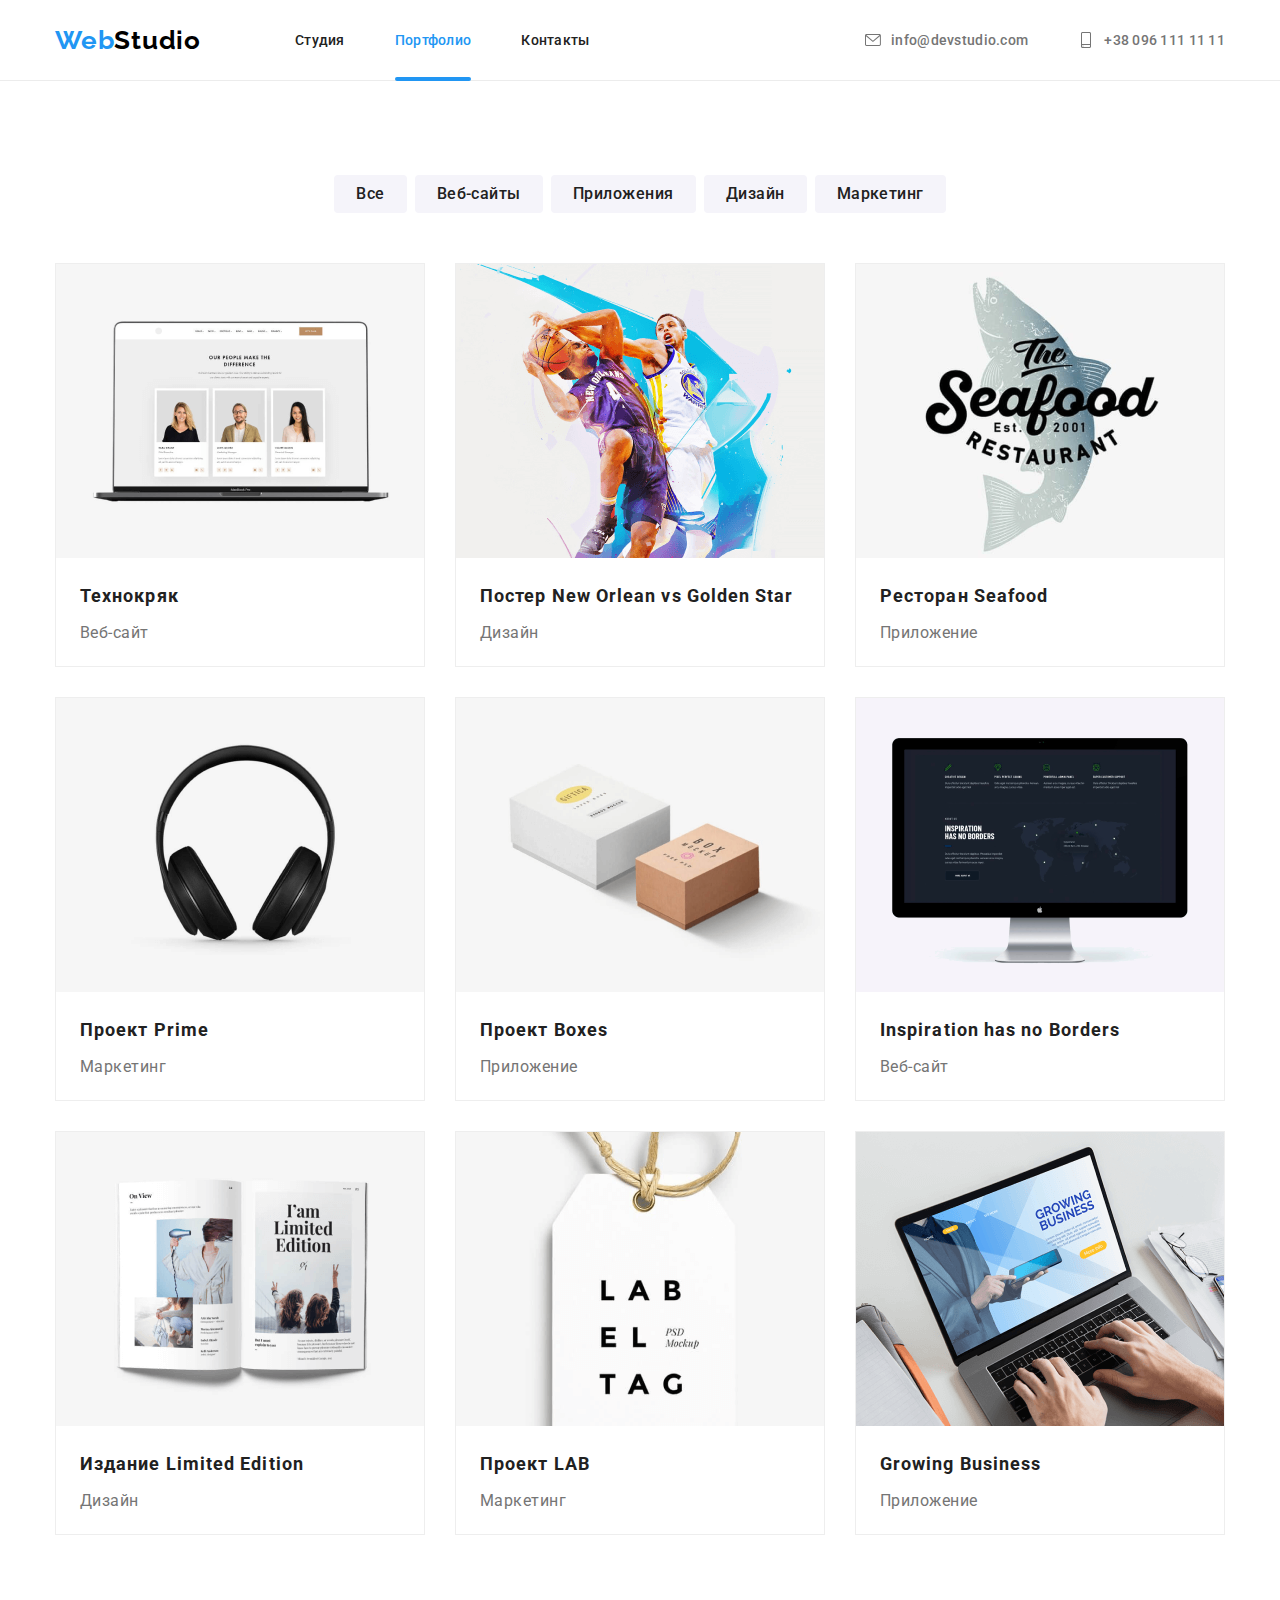
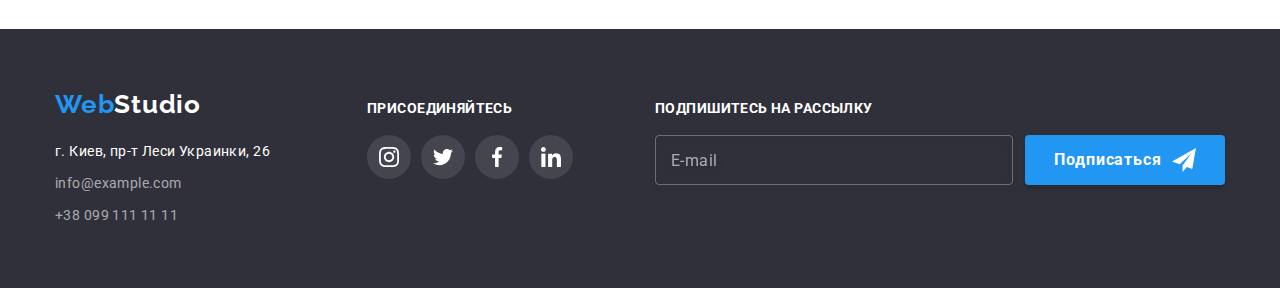
==== portfolio.html @ a17fcb13 "Creating project" ====
<!DOCTYPE html>
<html lang="ru">
  <head>
    <meta charset="UTF-8" />
    <meta name="viewport" content="width=device-width, initial-scale=1.0" />
    <link
      rel="stylesheet"
      href="https://cdnjs.cloudflare.com/ajax/libs/modern-normalize/1.0.0/modern-normalize.css"
    />
    <link
      href="https://fonts.googleapis.com/css2?family=Raleway:wght@700&family=Roboto:wght@400;500;700;900&display=swap"
      rel="stylesheet"
    />
    <link rel="stylesheet" href="./css/style.css" />
    <title>Портфолио</title>
  </head>
  <body>
    <!-- HEADER -->
    <header class="header">
      <div class="container">
        <nav class="nav">
          <a
            class="logo link"
            href="./index.html"
            aria-label="логотип веб-студии"
            lang="en"
          >
            <span class="accent">Web</span
            ><span class="logo-light-theme">Studio</span>
          </a>
          <ul class="nav-list list">
            <li class="nav-list-item">
              <a class="nav-list-link link" href="./index.html">Студия</a>
            </li>
            <li class="nav-list-item">
              <a class="nav-list-link link active" href="">Портфолио</a>
            </li>
            <li class="nav-list-item">
              <a class="nav-list-link link" href="">Контакты</a>
            </li>
          </ul>
        </nav>
        <address class="header-address">
          <ul class="address-list list">
            <li class="address-list-item">
              <a
                class="header-contact-link link"
                href="mailto:info@devstudio.com"
              >
                <svg class="header-contact-svg">
                  <use href="./img/sprite.svg#envelope"></use>
                </svg>
                info@devstudio.com
              </a>
            </li>
            <li class="address-list-item">
              <a class="header-contact-link link" href="tel:+380961111111">
                <svg class="header-contact-svg">
                  <use href="./img/sprite.svg#smartphone"></use>
                </svg>
                +38 096 111 11 11
              </a>
            </li>
          </ul>
        </address>
      </div>
    </header>

    <main>
      <!-- PORTFOLIO -->
      <section class="portfolio section">
        <div class="container">
          <h2 class="title" hidden>Проекты</h2>
          <div class="portfolio-filter">
            <button class="button-filter" type="button">Все</button>
            <button class="button-filter" type="button">Веб-сайты</button>
            <button class="button-filter" type="button">Приложения</button>
            <button class="button-filter" type="button">Дизайн</button>
            <button class="button-filter" type="button">Маркетинг</button>
          </div>
          <div class="portfolio-content">
            <ul class="portfolio-list list">
              <li class="portfolio-list-item">
                <div class="portfolio-image-wrapper">
                  <img
                    class="portfolio-image"
                    src="./img/portfolio/project-1.png"
                    alt="ноутбук с открытой страницей сайта"
                  />
                  <div class="portfolio-overlay">
                    <p class="portfolio-overlay-description">
                      Технокряк - это современная площадка распространения
                      коронавируса. Компании используют эту платформу для
                      цифрового шпионажа и атак на защищённые сервера
                      конкурентов.
                    </p>
                  </div>
                </div>
                <div class="portfolio-description">
                  <h3 class="portfolio-subtitle">Технокряк</h3>
                  <p class="portfolio-project">Веб-сайт</p>
                </div>
              </li>
              <li class="portfolio-list-item">
                <div class="portfolio-image-wrapper">
                  <img
                    class="portfolio-image"
                    src="./img/portfolio/project-2.png"
                    alt="два баскетболиста в прыжке"
                  />
                  <div class="portfolio-overlay">
                    <p class="portfolio-overlay-description">
                      Новый Орлеан - это современный источник распространения
                      коронавируса. Компании используют это место для цифрового
                      шпионажа и атак на защищённые сервера конкурентов.
                    </p>
                  </div>
                </div>
                <div class="portfolio-description">
                  <h3 class="portfolio-subtitle">
                    Постер <span lang="en">New Orlean vs Golden Star</span>
                  </h3>
                  <p class="portfolio-project">Дизайн</p>
                </div>
              </li>
              <li class="portfolio-list-item">
                <div class="portfolio-image-wrapper">
                  <img
                    class="portfolio-image"
                    src="./img/portfolio/project-3.png"
                    alt="логотип рыбного ресторана"
                  />
                  <div class="portfolio-overlay">
                    <p class="portfolio-overlay-description">
                      Это ресторан для распространения коронавируса. Компании
                      используют его для цифрового шпионажа и атак только на
                      защищённые сервера конкурентов и врагов.
                    </p>
                  </div>
                </div>
                <div class="portfolio-description">
                  <h3 class="portfolio-subtitle">
                    Ресторан <span lang="en">Seafood</span>
                  </h3>
                  <p class="portfolio-project">Приложение</p>
                </div>
              </li>
              <li class="portfolio-list-item">
                <div class="portfolio-image-wrapper">
                  <img
                    class="portfolio-image"
                    src="./img/portfolio/project-4.png"
                    alt="полноразмерные наушники"
                  />
                  <div class="portfolio-overlay">
                    <p class="portfolio-overlay-description">
                      Это проект для распространения коронавируса. Компании
                      используют его для цифрового шпионажа и атак только на
                      защищённые сервера конкурентов и врагов.
                    </p>
                  </div>
                </div>
                <div class="portfolio-description">
                  <h3 class="portfolio-subtitle">
                    Проект <span lang="en">Prime</span>
                  </h3>
                  <p class="portfolio-project">Маркетинг</p>
                </div>
              </li>
              <li class="portfolio-list-item">
                <div class="portfolio-image-wrapper">
                  <img
                    class="portfolio-image"
                    src="./img/portfolio/project-5.png"
                    alt="две коробки на столе"
                  />
                  <div class="portfolio-overlay">
                    <p class="portfolio-overlay-description">
                      Это проект для распространения коронавируса. Компании
                      используют его для цифрового шпионажа и атак только на
                      защищённые сервера конкурентов и врагов.
                    </p>
                  </div>
                </div>
                <div class="portfolio-description">
                  <h3 class="portfolio-subtitle">
                    Проект <span lang="en">Boxes</span>
                  </h3>
                  <p class="portfolio-project">Приложение</p>
                </div>
              </li>
              <li class="portfolio-list-item">
                <div class="portfolio-image-wrapper">
                  <img
                    class="portfolio-image"
                    src="./img/portfolio/project-6.png"
                    alt="монитор с изображением карты мира"
                  />
                  <div class="portfolio-overlay">
                    <p class="portfolio-overlay-description">
                      Это сайт для распространения коронавируса. Компании
                      используют его для цифрового шпионажа и атак только на
                      защищённые сервера конкурентов и врагов.
                    </p>
                  </div>
                </div>
                <div class="portfolio-description">
                  <h3 class="portfolio-subtitle" lang="en">
                    Inspiration has no Borders
                  </h3>
                  <p class="portfolio-project">Веб-сайт</p>
                </div>
              </li>
              <li class="portfolio-list-item">
                <div class="portfolio-image-wrapper">
                  <img
                    class="portfolio-image"
                    src="./img/portfolio/project-7.png"
                    alt="открытый каталог с фотографиями"
                  />
                  <div class="portfolio-overlay">
                    <p class="portfolio-overlay-description">
                      Это учебник по распространению коронавируса. Компании
                      используют его для цифрового шпионажа и атак только на
                      защищённые сервера конкурентов и врагов.
                    </p>
                  </div>
                </div>
                <div class="portfolio-description">
                  <h3 class="portfolio-subtitle">
                    Издание <span lang="en">Limited Edition</span>
                  </h3>
                  <p class="portfolio-project">Дизайн</p>
                </div>
              </li>
              <li class="portfolio-list-item">
                <div class="portfolio-image-wrapper">
                  <img
                    class="portfolio-image"
                    src="./img/portfolio/project-8.png"
                    alt="бирка с логотипом фирмы"
                  />
                  <div class="portfolio-overlay">
                    <p class="portfolio-overlay-description">
                      Это площадка для распространения коронавируса. Компании
                      используют её для цифрового шпионажа и атак только на
                      защищённые сервера конкурентов и врагов.
                    </p>
                  </div>
                </div>
                <div class="portfolio-description">
                  <h3 class="portfolio-subtitle">
                    Проект <span lang="en">LAB</span>
                  </h3>
                  <p class="portfolio-project">Маркетинг</p>
                </div>
              </li>
              <li class="portfolio-list-item">
                <div class="portfolio-image-wrapper">
                  <img
                    class="portfolio-image"
                    src="./img/portfolio/project-9.png"
                    alt="человек работает за ноутбуком"
                  />
                  <div class="portfolio-overlay">
                    <p class="portfolio-overlay-description">
                      Это приложение для распространения коронавируса. Компании
                      используют его для цифрового шпионажа и атак только на
                      защищённые сервера конкурентов и врагов.
                    </p>
                  </div>
                </div>
                <div class="portfolio-description">
                  <h3 class="portfolio-subtitle" lang="en">Growing Business</h3>
                  <p class="portfolio-project">Приложение</p>
                </div>
              </li>
            </ul>
          </div>
        </div>
      </section>
    </main>

    <!-- FOOTER -->
    <footer class="footer">
      <div class="container">
        <div class="footer-block">
          <div class="address-block">
            <a
              class="logo link"
              href="./index.html"
              aria-label="логотип веб-студии"
              lang="en"
            >
              <span class="accent">Web</span
              ><span class="logo-dark-theme">Studio</span>
            </a>
            <address class="address">
              <ul class="address-list list">
                <li class="address-list-item">
                  <a
                    class="footer-address-link link"
                    href="https://goo.gl/maps/ESxDadosqfzoFddv7"
                    target="_blank"
                  >
                    г. Киев, пр-т Леси Украинки, 26
                  </a>
                </li>
                <li class="address-list-item">
                  <a
                    class="footer-contact-link link"
                    href="mailto:info@example.com"
                    >info@example.com</a
                  >
                </li>
                <li class="address-list-item">
                  <a class="footer-contact-link link" href="tel:+380991111111"
                    >+38 099 111 11 11</a
                  >
                </li>
              </ul>
            </address>
          </div>
          <div class="social-block">
            <h3 class="footer-social-title">Присоединяйтесь</h3>
            <ul class="social-list list">
              <li class="social-list-item">
                <a class="social-list-link" href="">
                  <svg class="social-link-svg">
                    <use href="./img/sprite.svg#instagram"></use>
                  </svg>
                </a>
              </li>
              <li class="social-list-item">
                <a class="social-list-link" href=""
                  ><svg class="social-link-svg">
                    <use href="./img/sprite.svg#twitter"></use>
                  </svg>
                </a>
              </li>
              <li class="social-list-item">
                <a class="social-list-link" href=""
                  ><svg class="social-link-svg">
                    <use href="./img/sprite.svg#facebook"></use>
                  </svg>
                </a>
              </li>
              <li class="social-list-item">
                <a class="social-list-link" href=""
                  ><svg class="social-link-svg">
                    <use href="./img/sprite.svg#linkedin"></use>
                  </svg>
                </a>
              </li>
            </ul>
          </div>
          <div class="email-input-block">
            <h3 class="email-input-title">Подпишитесь на рассылку</h3>
            <form action="#" class="footer-email-form">
              <input
                type="email"
                name="email-input"
                class="email-input"
                placeholder="E-mail"
                required
              />
              <button type="submit" class="button-service">Подписаться</button>
            </form>
          </div>
        </div>
      </div>
    </footer>
  </body>
</html>
---- css/style.css ----
:root {
  --main-font: "Roboto", sans-serif;
  --logo-font: "Raleway", sans-serif;
  --icon-color: #afb1b8;
  --accent-color: #2196f3;
  --hover-button-color: #188ce8;
  --title-color: #212121;
  --text-dark-color: #757575;
  --text-light-color: #fff;
  --logo-dark-color: #000;
  --logo-light-color: #fff;
  --background-dark-color: #2f303a;
  --background-light-color: #f5f4fa;
  --header-border-color: #ececec;
  --portfolio-border-color: #eee;
  --portfolio-overlay-color: rgba(33, 150, 243, 0.9);
  --footer-contact-color: rgba(255, 255, 255, 0.6);
  --footer-social-color: rgba(255, 255, 255, 0.1);
}

/*========= COMPONENTS =========*/

*,
*::before,
*::after {
  padding: 0;
  margin: 0;
}

body {
  font-family: var(--main-font);
  font-style: normal;
}

a {
  font-weight: 500;
  font-size: 14px;
  line-height: 1.143;
  letter-spacing: 0.02em;
  text-decoration: none;
  transition: all 250ms cubic-bezier(0.4, 0, 0.2, 1);
}

a:hover,
a:focus {
  color: var(--accent-color);
}

img {
  display: block;
}

.list {
  list-style: none;
}

.link {
  font-style: normal;
}

.container {
  width: 1200px;
  padding: 0 15px;
  margin: 0 auto;
}

.section {
  padding-top: 94px;
  padding-bottom: 94px;
}

.logo {
  font-family: var(--logo-font);
  font-weight: 700;
  font-size: 26px;
  line-height: 1.192;
  letter-spacing: 0.03em;
}

.accent {
  color: var(--accent-color);
}

.logo-light-theme {
  color: var(--logo-dark-color);
}

.logo-dark-theme {
  color: var(--logo-light-color);
}

.title {
  padding-bottom: 50px;
  font-weight: 700;
  font-size: 36px;
  line-height: 1.167;
  letter-spacing: 0.03em;
  text-align: center;
  color: var(--title-color);
}

.footer {
  background: var(--background-dark-color);
}

.button-service {
  display: flex;
  justify-content: center;
  align-items: center;
  min-width: 200px;
  height: 50px;
  font-weight: 700;
  font-size: 16px;
  line-height: 1.875;
  letter-spacing: 0.06em;
  color: var(--text-light-color);
  background-color: var(--accent-color);
  box-shadow: 0px 4px 4px rgba(0, 0, 0, 0.15);
  border-style: none;
  border-radius: 4px;
  outline: none;
  transition: background-color 250ms cubic-bezier(0.4, 0, 0.2, 1);
}

.button-service:hover {
  background-color: var(--hover-button-color);
}

.visually-hidden {
  position: absolute !important;
  clip: rect(1px 1px 1px 1px); /* IE6, IE7 */
  clip: rect(1px, 1px, 1px, 1px);
  padding: 0 !important;
  border: 0 !important;
  height: 1px !important;
  width: 1px !important;
  overflow: hidden;
}

/*========= HEADER =========*/

.header {
  border-bottom: 1px solid var(--header-border-color);
}

.header .container {
  display: flex;
  justify-content: space-between;
  align-items: center;
  height: 80px;
}

.nav {
  display: flex;
  align-items: center;
  height: 80px;
}

.header .logo {
  margin-right: 94px;
}

.nav-list {
  display: flex;
  align-items: center;
  height: 80px;
}

.nav-list-item:not(:last-child) {
  margin-right: 50px;
}

.header-address {
  display: flex;
}

.header .address-list {
  display: flex;
}

.header .address-list-item:not(:last-child) {
  margin-right: 50px;
}

.nav-list-link {
  display: block;
  position: relative;
  padding-top: 32px;
  padding-bottom: 32px;
  color: var(--title-color);
}

.active {
  color: var(--accent-color);
}

.active::after {
  content: "";
  position: absolute;
  left: 0;
  bottom: -1px;
  display: block;
  width: 100%;
  height: 4px;
  background-color: var(--accent-color);
  border-radius: 2px;
}

.header-contact-link {
  display: flex;
  align-items: center;
  color: var(--text-dark-color);
}

.header-contact-link .header-contact-svg {
  width: 16px;
  height: 16px;
  margin-right: 10px;
  fill: var(--text-dark-color);
  transition: all 250ms cubic-bezier(0.4, 0, 0.2, 1);
}

.header-contact-link:hover .header-contact-svg,
.header-contact-link:focus .header-contact-svg {
  fill: var(--accent-color);
}

/*========= HERO =========*/

.hero {
  padding: 200px 0;
  margin: 0 auto;
  background-image: linear-gradient(
      rgba(47, 48, 58, 0.4),
      rgba(47, 48, 58, 0.4)
    ),
    url("../img/hero/hero-background.jpg");
  background-repeat: no-repeat;
  background-size: cover;
  background-position: center;
}

.hero .container {
  display: flex;
  flex-direction: column;
  align-items: center;
}

.hero-title {
  width: 700px;
  padding-bottom: 30px;
  font-weight: 900;
  font-size: 44px;
  line-height: 1.364;
  text-align: center;
  letter-spacing: 0.06em;
  text-transform: uppercase;
  color: var(--text-light-color);
}

/*========= FEATURES =========*/

.features .container {
  display: flex;
}

.features-list {
  display: flex;
}

.features-list-item {
  width: 270px;
  min-height: 100px;
}

.features-list-item::before {
  content: "";
  display: block;
  width: 270px;
  height: 120px;
  margin-bottom: 30px;
  background-color: var(--background-light-color);
  background-repeat: no-repeat;
  background-position: center;
}

.features-list-item:nth-child(1)::before {
  background-image: url(../img/features-svg/antenna.svg);
}

.features-list-item:nth-child(2)::before {
  background-image: url(../img/features-svg/clock.svg);
}

.features-list-item:nth-child(3)::before {
  background-image: url(../img/features-svg/diagram.svg);
}

.features-list-item:nth-child(4)::before {
  background-image: url(../img/features-svg/astronaut.svg);
}

.features-list-item:not(:last-child) {
  margin-right: 30px;
}

.features-subtitle {
  margin-bottom: 10px;
  font-weight: 700;
  font-size: 14px;
  line-height: 1.143;
  letter-spacing: 0.03em;
  text-transform: uppercase;
  color: var(--title-color);
}

.features-description {
  font-weight: 400;
  font-size: 14px;
  line-height: 1.714;
  letter-spacing: 0.03em;
  color: var(--text-dark-color);
}

/*========= ACTIVITY =========*/

.activity {
  padding-bottom: 94px;
}

.activity-list {
  display: flex;
  justify-content: space-between;
}

.activity-list-img {
  width: 370px;
  height: 294px;
}

.activity-list-item:not(:last-child) {
  margin-right: 30px;
}

.activity-list-item {
  position: relative;
}

.activity-overlay {
  position: absolute;
  display: flex;
  justify-content: center;
  align-items: center;
  width: 100%;
  height: 70px;
  left: 0;
  bottom: 0;
  background: rgba(47, 48, 58, 0.8);
}

.activity-description {
  display: block;
  font-weight: bold;
  font-size: 14px;
  line-height: 1.143;
  letter-spacing: 0.03em;
  text-transform: uppercase;
  color: var(--text-light-color);
}

/*========= TEAM =========*/

.team {
  background: var(--background-light-color);
}

.team-list {
  display: flex;
  justify-content: space-between;
}

.team-list-item {
  width: 270px;
  padding-bottom: 30px;
  background: var(--logo-light-color);
  box-shadow: 0px 1px 3px rgba(0, 0, 0, 0.12), 0px 1px 1px rgba(0, 0, 0, 0.14),
    0px 2px 1px rgba(0, 0, 0, 0.2);
  border-radius: 0px 0px 4px 4px;
}

.team-list-item:not(:last-child) {
  margin-right: 30px;
}

.team-list-img {
  width: 270px;
  height: 260px;
  margin-bottom: 30px;
}

.team-list-name {
  margin-bottom: 10px;
  font-weight: 500;
  font-size: 16px;
  line-height: 1.186;
  text-align: center;
  letter-spacing: 0.03em;
  color: var(--title-color);
}

.team-list-position {
  margin-bottom: 16px;
  font-weight: 400;
  font-size: 16px;
  line-height: 1.186;
  text-align: center;
  letter-spacing: 0.03em;
  color: var(--text-dark-color);
}

.social-list {
  display: flex;
  justify-content: space-between;
  width: 206px;
  margin: 0 auto;
}

.social-list-link {
  display: flex;
  align-items: center;
  justify-content: center;
  width: 44px;
  height: 44px;
  border-radius: 50%;
  background-color: var(--logo-light-color);
}

.social-link-svg {
  width: 20px;
  height: 20px;
  fill: var(--icon-color);
  transition: all 250ms cubic-bezier(0.4, 0, 0.2, 1);
}

.social-list-link:hover {
  background-color: var(--accent-color);
}

.social-list-link:hover .social-link-svg {
  fill: var(--logo-light-color);
}

/*========= CUSTOMERS =========*/

.customers-list {
  display: flex;
  justify-content: space-between;
  margin: 0 auto;
}

.customers-list:not(:last-child) {
  margin-right: 30px;
}

.customers-list-link {
  display: flex;
  width: 170px;
  height: 90px;
}

.customers-svg {
  fill: var(--icon-color);
  border: 1px solid;
  border-color: var(--icon-color);
  border-radius: 4px;
  transition: all 250ms cubic-bezier(0.4, 0, 0.2, 1);
}

.customers-list-link:hover .customers-svg {
  fill: var(--accent-color);
  border-color: var(--accent-color);
}

/*========= FOOTER =========*/

.footer {
  padding: 60px 0;
}

.footer-block {
  display: flex;
  justify-content: space-between;
  align-items: baseline;
}

.address-block {
  width: 230px;
}

.footer .address-list {
  display: flex;
  flex-direction: column;
  margin-top: 20px;
}

.footer .address-list-item:not(:last-child) {
  margin-bottom: 8px;
}

.footer-address-link,
.footer-contact-link {
  font-weight: 400;
  font-size: 14px;
  line-height: 1.714;
  letter-spacing: 0.03em;
}

.footer-address-link {
  color: var(--text-light-color);
}

.footer-contact-link {
  color: var(--footer-contact-color);
}

.social-block {
  display: flex;
  flex-direction: column;
  justify-content: space-between;
  width: 206px;
  height: 80px;
}

.footer-social-title,
.email-input-title {
  font-weight: bold;
  font-size: 14px;
  line-height: 1.33;
  letter-spacing: 0.03em;
  text-transform: uppercase;
  color: var(--text-light-color);
}

.footer .social-list-link {
  background-color: var(--footer-social-color);
  align-self: flex-end;
}

.footer .social-list-link:hover {
  background-color: var(--accent-color);
}

.footer .social-list-link .social-link-svg {
  fill: var(--logo-light-color);
}

.footer .social-list-link:hover .social-link-svg {
  fill: var(--logo-light-color);
}

.email-input-block {
  display: flex;
  flex-direction: column;
  justify-content: space-between;
  width: 570px;
  height: 86px;
}

.footer-email-form {
  display: flex;
}

.email-input {
  display: flex;
  align-items: center;
  width: 358px;
  height: 50px;
  padding: 16px 15px;
  margin-right: 12px;
  font-size: 16px;
  line-height: 1.25px;
  letter-spacing: 0.03em;
  color: var(--text-light-color);
  border: 1px solid rgba(255, 255, 255, 0.3);
  filter: drop-shadow(0px 4px 4px rgba(0, 0, 0, 0.15));
  border-radius: 4px;
  background-color: transparent;
}

.email-input::placeholder {
  width: 47px;
  height: 20px;
  color: var(--footer-contact-color);
}

.footer .button-service::after {
  content: "";
  width: 24px;
  height: 24px;
  margin-left: 10px;
  background: url(../img/icon-send.svg);
}

/*========= PORTFOLIO =========*/

.portfolio-filter {
  display: flex;
  justify-content: center;
  margin-bottom: 50px;
}

.portfolio-filter .button-filter:not(:last-child) {
  margin-right: 8px;
}

.button-filter {
  height: 38px;
  padding: 6px 22px;
  font-family: var(--main-font);
  font-style: normal;
  font-weight: 500;
  font-size: 16px;
  line-height: 1.625;
  letter-spacing: 0.03em;
  color: var(--title-color);
  text-align: center;
  background: var(--background-light-color);
  border-style: none;
  border-radius: 4px;
  transition: all 250ms cubic-bezier(0.4, 0, 0.2, 1);
}

.button-filter:hover,
.button-filter:focus {
  color: var(--text-light-color);
  background-color: var(--accent-color);
}

.portfolio-list {
  display: flex;
  flex-wrap: wrap;
}

.portfolio-list {
  display: flex;
  flex-wrap: wrap;
}
.portfolio-list-item {
  margin-right: 30px;
  margin-bottom: 30px;
}
.portfolio-list-item:nth-child(3n) {
  margin-right: 0;
}

.portfolio-list-item:nth-last-child(-n + 3) {
  margin-bottom: 0;
}

.portfolio-list-item {
  width: 370px;
  height: 404px;
  background-color: var(--text-light-color);
  border: 1px solid;
  border-color: var(--portfolio-border-color);
}

.portfolio-list-item:hover {
  box-shadow: 0px 1px 1px rgba(0, 0, 0, 0.12), 0px 4px 4px rgba(0, 0, 0, 0.06),
    1px 4px 6px rgba(0, 0, 0, 0.16);
}

.portfolio-image {
  width: 370px;
  height: 294px;
}

.portfolio-description {
  width: 370px;
  height: 110px;
  padding: 20px 24px;
}

.portfolio-subtitle {
  margin-bottom: 4px;
  font-weight: 700;
  font-size: 18px;
  line-height: 2;
  letter-spacing: 0.06em;
  color: var(--title-color);
}

.portfolio-project {
  font-weight: normal;
  font-size: 16px;
  line-height: 1.875;
  letter-spacing: 0.03em;
  color: var(--text-dark-color);
}

.portfolio-image-wrapper {
  position: relative;
  overflow: hidden;
}

.portfolio-overlay {
  position: absolute;
  left: 0;
  top: 0;
  display: flex;
  justify-content: center;
  align-items: center;
  width: 100%;
  height: 100%;
  background: var(--portfolio-overlay-color);
  transform: translateY(100%);
  transition: all 250ms cubic-bezier(0.4, 0, 0.2, 1);
}

.portfolio-list-item:hover .portfolio-overlay {
  transform: translateY(0);
}

.portfolio-overlay-description {
  display: block;
  width: 322px;
  /* height: 168px; */
  font-size: 18px;
  line-height: 1.556;
  letter-spacing: 0.03em;
  color: var(--text-light-color);
}

/*======= MODAL WINDOW =======*/

.backdrop {
  position: fixed;
  overflow: auto;
  top: 0;
  left: 0;
  width: 100%;
  height: 100%;
  background-color: rgba(0, 0, 0, 0.2);
  opacity: 1;
  transition: opacity 350ms cubic-bezier(0.4, 0, 0.2, 1);
}

.backdrop.is-hidden {
  opacity: 0;
  pointer-events: none;
}

.backdrop.is-hidden .modal {
  transform: scale(0.1);
}

.modal-window {
  display: flex;
  justify-content: center;
  align-items: center;
  min-height: 100%;
  padding: 15px;
}

.modal-form {
  position: relative;
  display: flex;
  flex-direction: column;
  width: 528px;
  height: 582px;
  padding: 40px;
  background: var(--text-light-color);
  box-shadow: 0px 1px 3px rgba(0, 0, 0, 0.12), 0px 1px 1px rgba(0, 0, 0, 0.14),
    0px 2px 1px rgba(0, 0, 0, 0.2);
  border-radius: 4px;
  transform: scale(1);
  transition: transform 250ms cubic-bezier(0.4, 0, 0.2, 1);
}

.button-close-modal {
  position: absolute;
  right: 8px;
  top: 8px;
  display: flex;
  justify-content: center;
  align-items: center;
  width: 30px;
  height: 30px;
  background-color: var(--text-light-color);
  border: 1px solid rgba(0, 0, 0, 0.1);
  border-radius: 50%;
  transition: background-color 250ms cubic-bezier(0.4, 0, 0.2, 1);
}

.button-close-svg {
  display: block;
  width: 11px;
  height: 11px;
}

.button-close-modal:hover .button-close-svg {
  fill: var(--accent-color);
}

.modal-title {
  align-self: center;
  margin-bottom: 12px;
  font-weight: 700;
  font-size: 20px;
  line-height: 1.15;
  letter-spacing: 0.03em;
  color: var(--title-color);
}

.modal-input-wrapper {
  display: flex;
  flex-direction: column;
  height: 342px;
  margin-bottom: 20px;
}

.modal-form-item {
  display: flex;
  flex-direction: column;
  margin-bottom: 10px;
}

.user-input-label {
  margin-bottom: 4px;
  font-weight: 400;
  font-size: 12px;
  line-height: 1.167;
  letter-spacing: 0.01em;
  color: var(--text-dark-color);
}

.modal-field-wrapper {
  position: relative;
  width: 100%;
}

.modal-user-input {
  width: 100%;
  height: 40px;
  padding: 12px 0 12px 42px;
  font-size: 14px;
  line-height: 1.143;
  letter-spacing: 0.01em;
  border: 1px solid rgba(33, 33, 33, 0.2);
  border-radius: 4px;
}

.modal-user-svg {
  position: absolute;
  top: 50%;
  transform: translateY(-50%);
  left: 12px;
  width: 18px;
  height: 18px;
}

.modal-user-comment {
  height: 120px;
  padding: 12px 16px;
  font-size: 14px;
  line-height: 1.143;
  letter-spacing: 0.01em;
  border: 1px solid rgba(33, 33, 33, 0.2);
  border-radius: 4px;
  resize: none;
}

.modal-user-input:focus,
.modal-user-comment:focus,
.modal-contract:focus {
  outline: none;
  border: 1px solid var(--accent-color);
}

.modal-user-input:focus + .modal-user-svg {
  fill: var(--accent-color);
}

.modal-user-comment::placeholder {
  font-weight: 400;
  font-size: 14px;
  line-height: 1.143;
  letter-spacing: 0.01em;
  color: rgba(117, 117, 117, 0.5);
}

.modal-user-comment::placeholder:focus {
  font-size: 14px;
  line-height: 1.143;
}

.modal-check-box {
  display: flex;
  justify-content: center;
  margin-bottom: 30px;
}
/*
.modal-form-policy {
  margin-right: 8px;
} */

.modal-policy-label {
  display: flex;
  align-items: center;
  font-size: 14px;
  line-height: 1.714;
  letter-spacing: 0.03em;
  color: var(--text-dark-color);
  text-shadow: 0px 4px 4px rgba(0, 0, 0, 0.25);
}

.modal-policy-label::before {
  content: "";
  width: 16px;
  height: 15px;
  margin-right: 8px;
  background-image: url(../img/box-empty.svg);
}

.modal-form-policy:checked + .modal-policy-label::before {
  background-image: url(../img/box-cheked.svg);
}

.modal-contract {
  text-decoration: underline;
  color: var(--accent-color);
}

.button-service.modal {
  align-self: center;
}
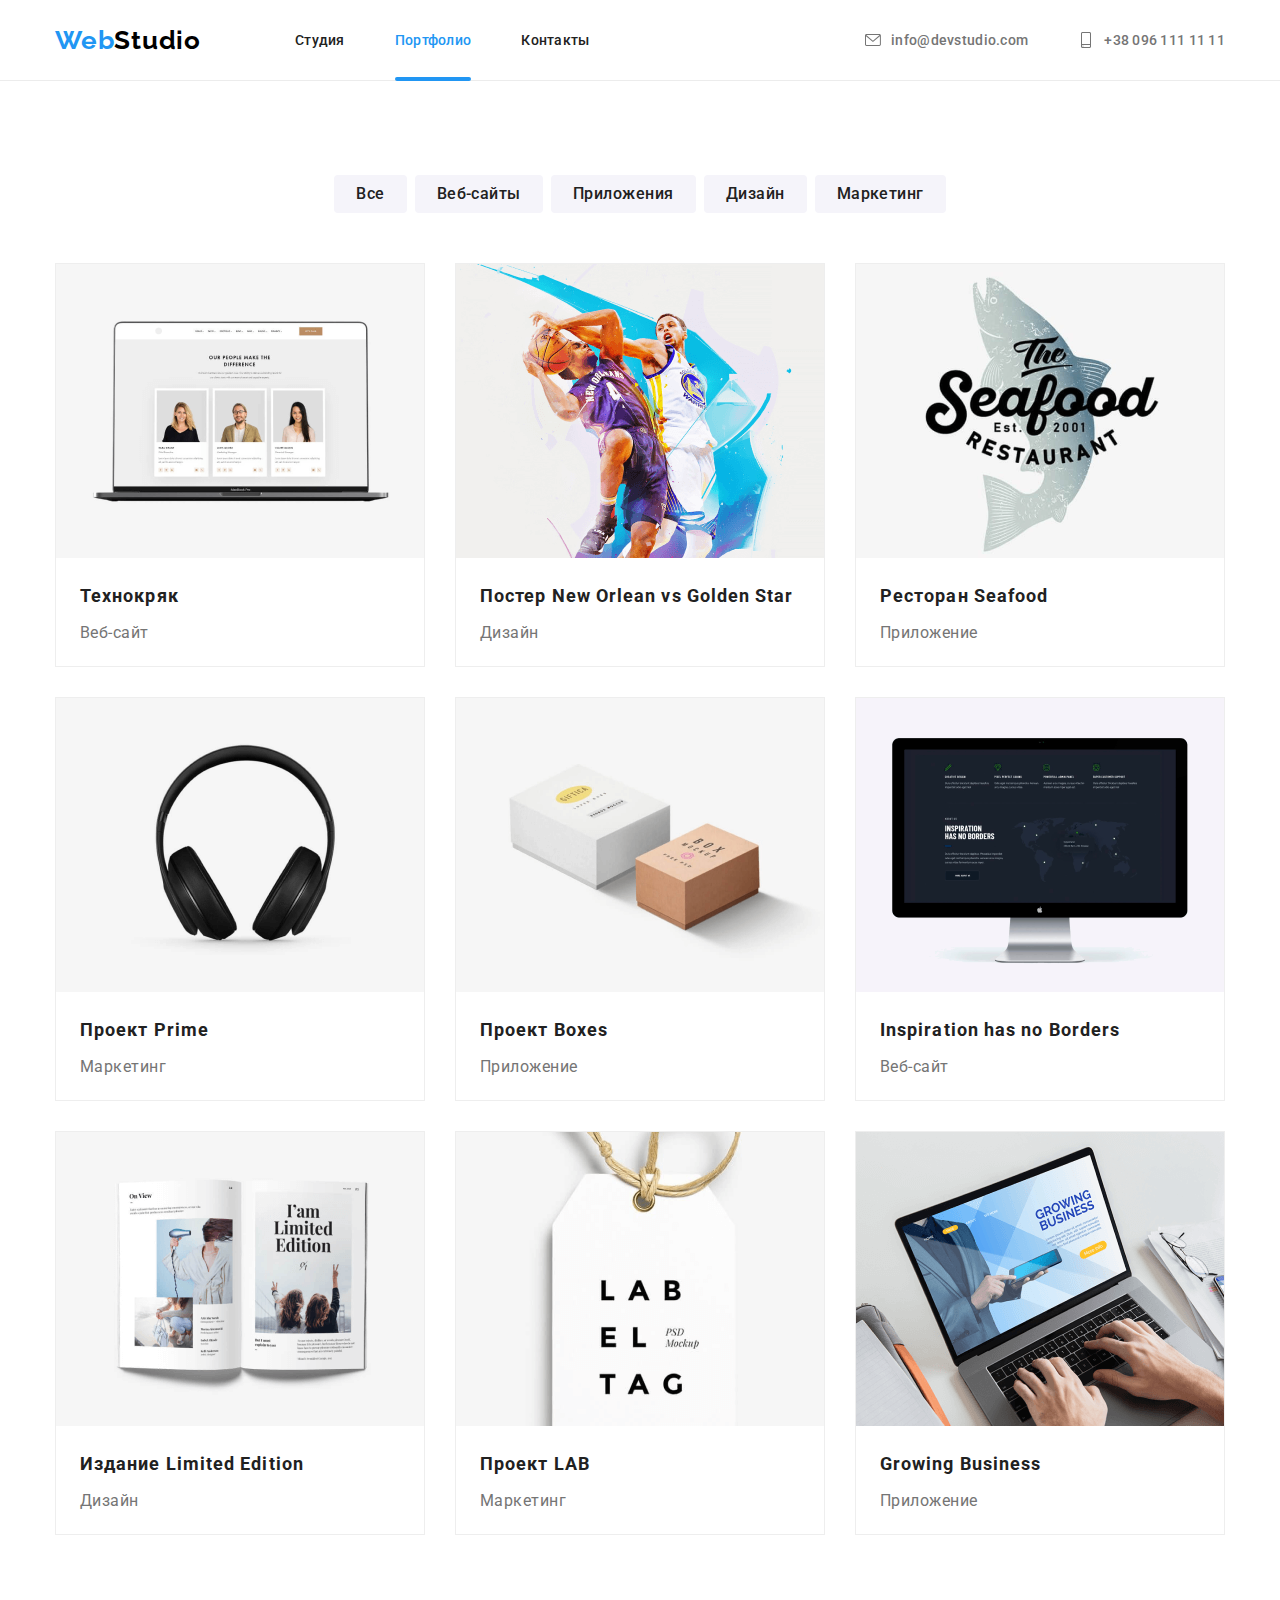
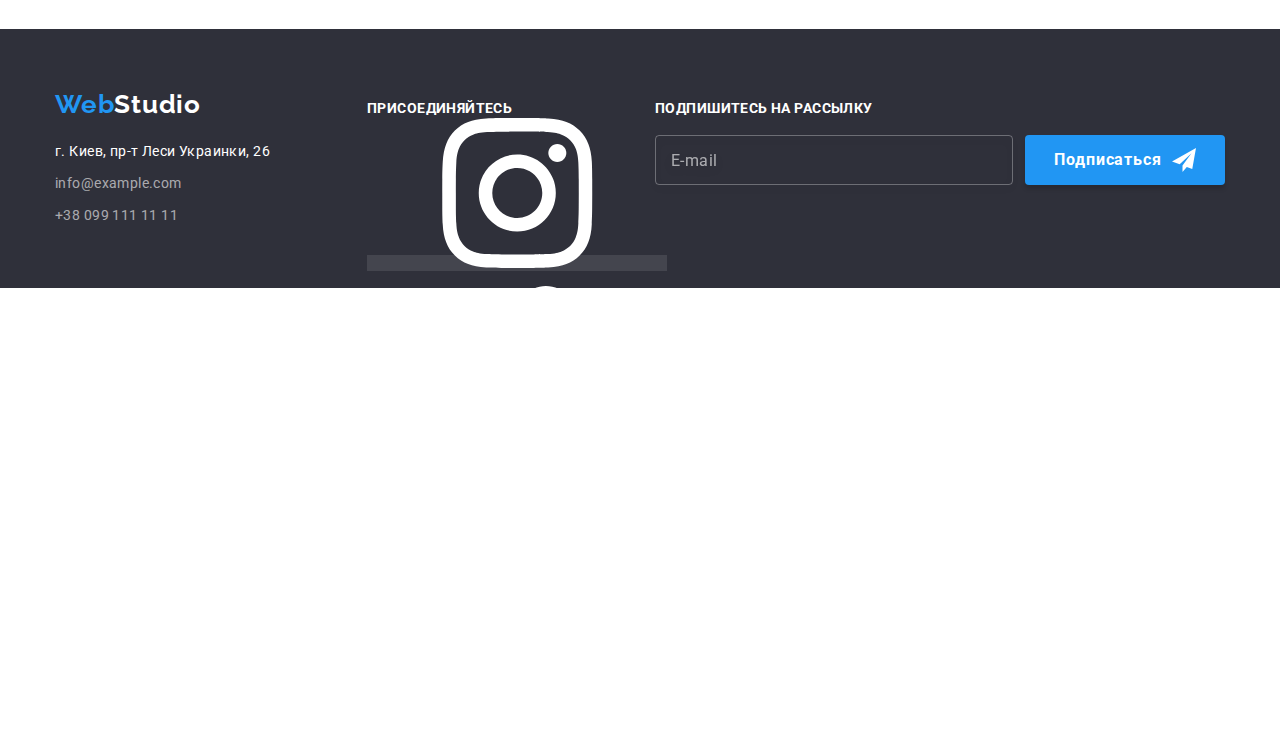
==== commit 4d241df5: "SCSS for Portfolio page" ====
--- a/portfolio.html
+++ b/portfolio.html
@@ -11,7 +11,7 @@
       href="https://fonts.googleapis.com/css2?family=Raleway:wght@700&family=Roboto:wght@400;500;700;900&display=swap"
       rel="stylesheet"
     />
-    <link rel="stylesheet" href="./css/style.css" />
+    <link rel="stylesheet" href="./css/portfolio.min.css" />
     <title>Портфолио</title>
   </head>
   <body>
--- a/css/portfolio.min.css
+++ b/css/portfolio.min.css
@@ -0,0 +1,2 @@
+:root{--main-font: "Roboto", sans-serif;--logo-font: "Raleway", sans-serif;--icon-color: #afb1b8;--accent-color: #2196f3;--hover-button-color: #188ce8;--title-color: #212121;--text-dark-color: #757575;--text-light-color: #fff;--logo-dark-color: #000;--logo-light-color: #fff;--background-dark-color: #2f303a;--background-light-color: #f5f4fa;--header-border-color: #ececec;--portfolio-border-color: #eee;--portfolio-overlay-color: rgba(33, 150, 243, 0.9);--footer-contact-color: rgba(255, 255, 255, 0.6);--footer-social-color: rgba(255, 255, 255, 0.1)}.visually-hidden{position:absolute !important;clip:rect(1px 1px 1px 1px);clip:rect(1px, 1px, 1px, 1px);padding:0 !important;border:0 !important;height:1px !important;width:1px !important;overflow:hidden}*,*::before,*::after{padding:0;margin:0}body{font-family:var(--main-font);font-style:normal}a{font-weight:500;font-size:14px;line-height:1.143;letter-spacing:0.02em;text-decoration:none;transition:all 250ms cubic-bezier(0.4, 0, 0.2, 1)}a:hover,a:focus{color:var(--accent-color)}img{display:block}.list{list-style:none}.link{font-style:normal}.container{width:1200px;padding:0 15px;margin:0 auto}.section{padding-top:94px;padding-bottom:94px}.logo{font-family:var(--logo-font);font-weight:700;font-size:26px;line-height:1.192;letter-spacing:0.03em}.accent{color:var(--accent-color)}.logo-light-theme{color:var(--logo-dark-color)}.logo-dark-theme{color:var(--logo-light-color)}.title{padding-bottom:50px;font-weight:700;font-size:36px;line-height:1.167;letter-spacing:0.03em;text-align:center;color:var(--title-color)}.footer{background:var(--background-dark-color)}.button-service{display:flex;justify-content:center;align-items:center;min-width:200px;height:50px;font-weight:700;font-size:16px;line-height:1.875;letter-spacing:0.06em;color:var(--text-light-color);background-color:var(--accent-color);box-shadow:0px 4px 4px rgba(0,0,0,0.15);border-style:none;border-radius:4px;outline:none;transition:background-color 250ms cubic-bezier(0.4, 0, 0.2, 1)}.button-service:hover{background-color:var(--hover-button-color)}.header{border-bottom:1px solid var(--header-border-color)}.header .container{display:flex;justify-content:space-between;align-items:center;height:80px}.nav{display:flex;align-items:center;height:80px}.header .logo{margin-right:94px}.nav-list{display:flex;align-items:center;height:80px}.nav-list-item:not(:last-child){margin-right:50px}.header-address{display:flex}.header .address-list{display:flex}.header .address-list-item:not(:last-child){margin-right:50px}.nav-list-link{display:block;position:relative;padding-top:32px;padding-bottom:32px;color:var(--title-color)}.active{color:var(--accent-color)}.active::after{content:"";position:absolute;left:0;bottom:-1px;display:block;width:100%;height:4px;background-color:var(--accent-color);border-radius:2px}.header-contact-link{display:flex;align-items:center;color:var(--text-dark-color)}.header-contact-link .header-contact-svg{width:16px;height:16px;margin-right:10px;fill:var(--text-dark-color);transition:all 250ms cubic-bezier(0.4, 0, 0.2, 1)}.header-contact-link:hover .header-contact-svg,.header-contact-link:focus .header-contact-svg{fill:var(--accent-color)}.portfolio-filter{display:flex;justify-content:center;margin-bottom:50px}.portfolio-filter .button-filter:not(:last-child){margin-right:8px}.button-filter{height:38px;padding:6px 22px;font-family:var(--main-font);font-style:normal;font-weight:500;font-size:16px;line-height:1.625;letter-spacing:0.03em;color:var(--title-color);text-align:center;background:var(--background-light-color);border-style:none;border-radius:4px;transition:all 250ms cubic-bezier(0.4, 0, 0.2, 1)}.button-filter:hover,.button-filter:focus{color:var(--text-light-color);background-color:var(--accent-color)}.portfolio-list{display:flex;flex-wrap:wrap}.portfolio-list{display:flex;flex-wrap:wrap}.portfolio-list-item{margin-right:30px;margin-bottom:30px}.portfolio-list-item:nth-child(3n){margin-right:0}.portfolio-list-item:nth-last-child(-n+3){margin-bottom:0}.portfolio-list-item{width:370px;height:404px;background-color:var(--text-light-color);border:1px solid;border-color:var(--portfolio-border-color)}.portfolio-list-item:hover{box-shadow:0px 1px 1px rgba(0,0,0,0.12),0px 4px 4px rgba(0,0,0,0.06),1px 4px 6px rgba(0,0,0,0.16)}.portfolio-image{width:370px;height:294px}.portfolio-description{width:370px;height:110px;padding:20px 24px}.portfolio-subtitle{margin-bottom:4px;font-weight:700;font-size:18px;line-height:2;letter-spacing:0.06em;color:var(--title-color)}.portfolio-project{font-weight:normal;font-size:16px;line-height:1.875;letter-spacing:0.03em;color:var(--text-dark-color)}.portfolio-image-wrapper{position:relative;overflow:hidden}.portfolio-overlay{position:absolute;left:0;top:0;display:flex;justify-content:center;align-items:center;width:100%;height:100%;background:var(--portfolio-overlay-color);transform:translateY(100%);transition:all 250ms cubic-bezier(0.4, 0, 0.2, 1)}.portfolio-list-item:hover .portfolio-overlay{transform:translateY(0)}.portfolio-overlay-description{display:block;width:322px;font-size:18px;line-height:1.556;letter-spacing:0.03em;color:var(--text-light-color)}.footer{padding:60px 0}.footer-block{display:flex;justify-content:space-between;align-items:baseline}.address-block{width:230px}.footer .address-list{display:flex;flex-direction:column;margin-top:20px}.footer .address-list-item:not(:last-child){margin-bottom:8px}.footer-address-link,.footer-contact-link{font-weight:400;font-size:14px;line-height:1.714;letter-spacing:0.03em}.footer-address-link{color:var(--text-light-color)}.footer-contact-link{color:var(--footer-contact-color)}.social-block{display:flex;flex-direction:column;justify-content:space-between;width:206px;height:80px}.footer-social-title,.email-input-title{font-weight:bold;font-size:14px;line-height:1.33;letter-spacing:0.03em;text-transform:uppercase;color:var(--text-light-color)}.footer .social-list-link{background-color:var(--footer-social-color);align-self:flex-end}.footer .social-list-link:hover{background-color:var(--accent-color)}.footer .social-list-link .social-link-svg{fill:var(--logo-light-color)}.footer .social-list-link:hover .social-link-svg{fill:var(--logo-light-color)}.email-input-block{display:flex;flex-direction:column;justify-content:space-between;width:570px;height:86px}.footer-email-form{display:flex}.email-input{display:flex;align-items:center;width:358px;height:50px;padding:16px 15px;margin-right:12px;font-size:16px;line-height:1.25px;letter-spacing:0.03em;color:var(--text-light-color);border:1px solid rgba(255,255,255,0.3);filter:drop-shadow(0px 4px 4px rgba(0,0,0,0.15));border-radius:4px;background-color:transparent}.email-input::placeholder{width:47px;height:20px;color:var(--footer-contact-color)}.footer .button-service::after{content:"";width:24px;height:24px;margin-left:10px;background:url(../img/icon-send.svg)}
+/*# sourceMappingURL=portfolio.min.css.map */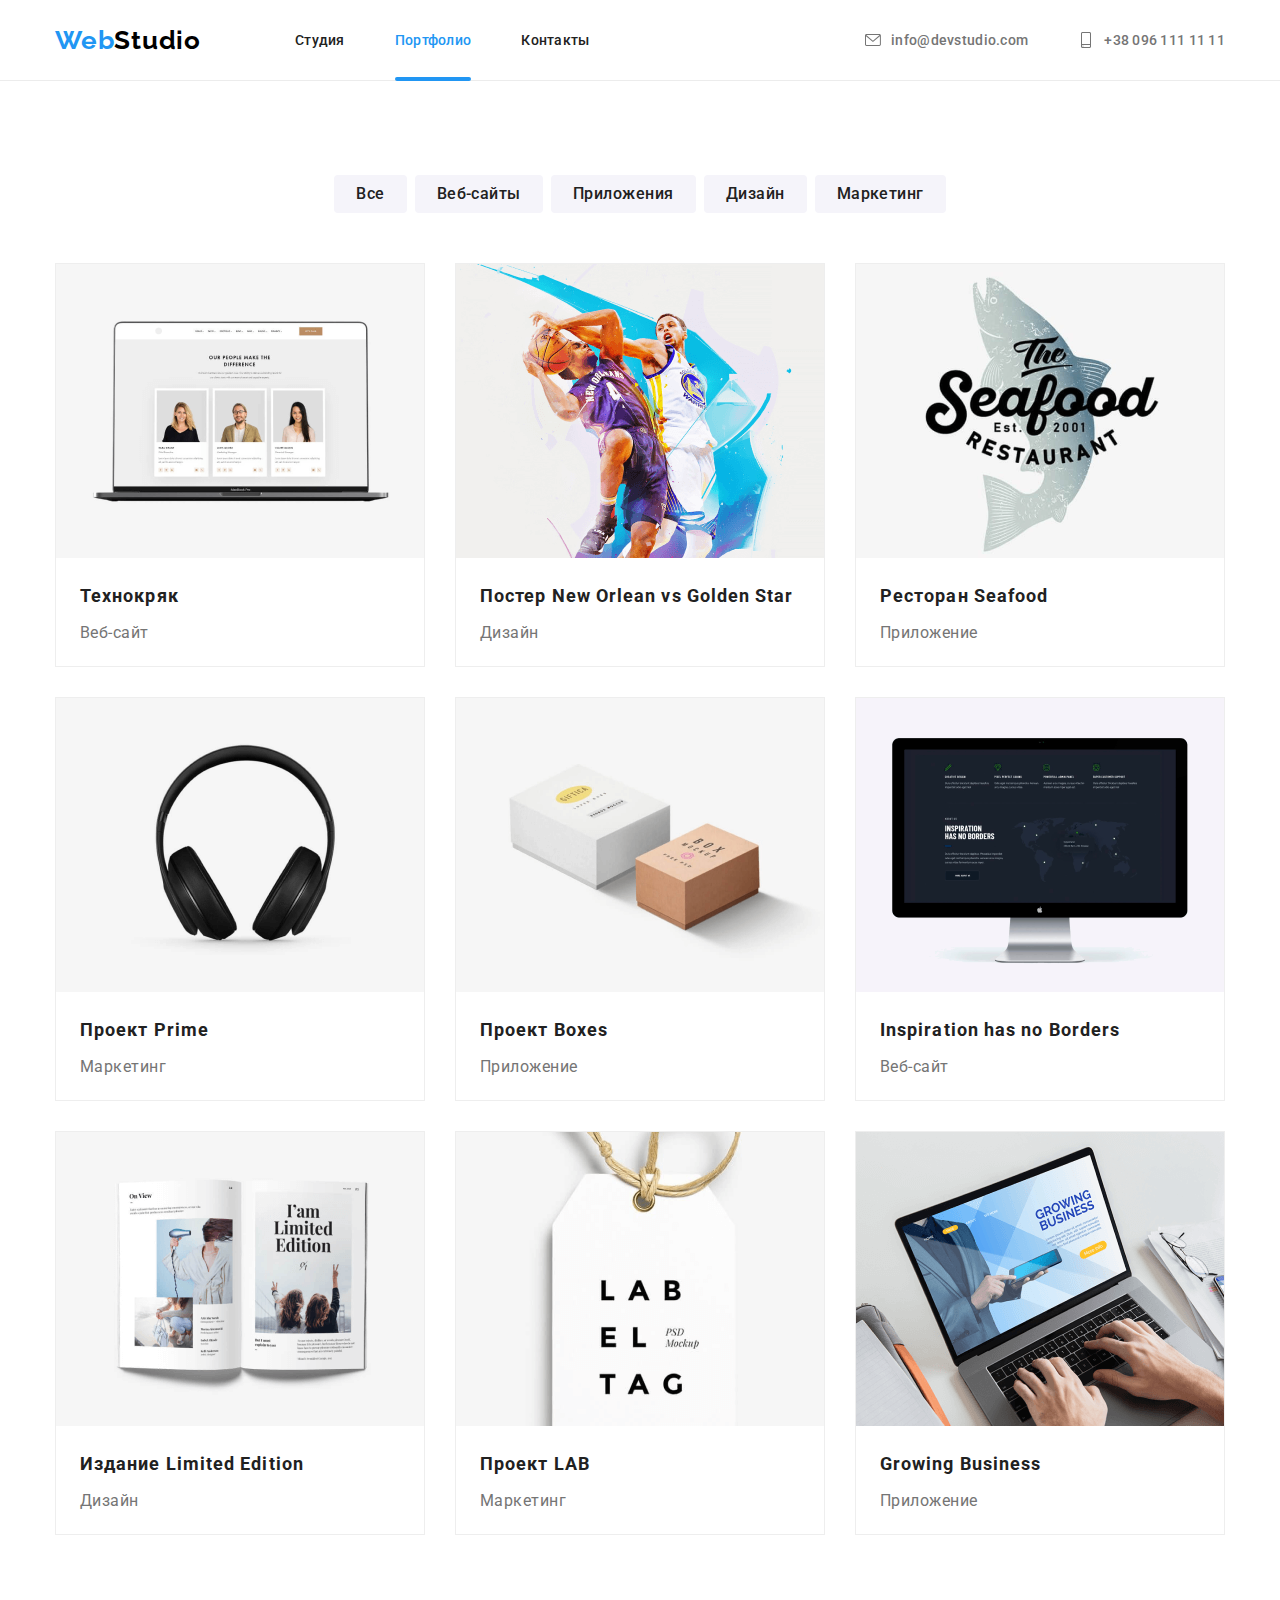
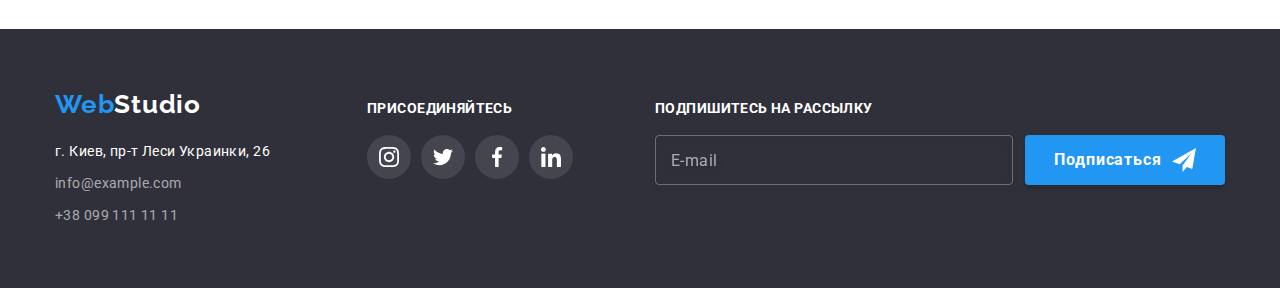
==== commit b590ee07: "Refactoring for SASS" ====
--- a/portfolio.html
+++ b/portfolio.html
@@ -354,7 +354,7 @@
               </li>
             </ul>
           </div>
-          <div class="email-input-block">
+          <div class="email-block">
             <h3 class="email-input-title">Подпишитесь на рассылку</h3>
             <form action="#" class="footer-email-form">
               <input
--- a/css/portfolio.min.css
+++ b/css/portfolio.min.css
@@ -1,2 +1,2 @@
-:root{--main-font: "Roboto", sans-serif;--logo-font: "Raleway", sans-serif;--icon-color: #afb1b8;--accent-color: #2196f3;--hover-button-color: #188ce8;--title-color: #212121;--text-dark-color: #757575;--text-light-color: #fff;--logo-dark-color: #000;--logo-light-color: #fff;--background-dark-color: #2f303a;--background-light-color: #f5f4fa;--header-border-color: #ececec;--portfolio-border-color: #eee;--portfolio-overlay-color: rgba(33, 150, 243, 0.9);--footer-contact-color: rgba(255, 255, 255, 0.6);--footer-social-color: rgba(255, 255, 255, 0.1)}.visually-hidden{position:absolute !important;clip:rect(1px 1px 1px 1px);clip:rect(1px, 1px, 1px, 1px);padding:0 !important;border:0 !important;height:1px !important;width:1px !important;overflow:hidden}*,*::before,*::after{padding:0;margin:0}body{font-family:var(--main-font);font-style:normal}a{font-weight:500;font-size:14px;line-height:1.143;letter-spacing:0.02em;text-decoration:none;transition:all 250ms cubic-bezier(0.4, 0, 0.2, 1)}a:hover,a:focus{color:var(--accent-color)}img{display:block}.list{list-style:none}.link{font-style:normal}.container{width:1200px;padding:0 15px;margin:0 auto}.section{padding-top:94px;padding-bottom:94px}.logo{font-family:var(--logo-font);font-weight:700;font-size:26px;line-height:1.192;letter-spacing:0.03em}.accent{color:var(--accent-color)}.logo-light-theme{color:var(--logo-dark-color)}.logo-dark-theme{color:var(--logo-light-color)}.title{padding-bottom:50px;font-weight:700;font-size:36px;line-height:1.167;letter-spacing:0.03em;text-align:center;color:var(--title-color)}.footer{background:var(--background-dark-color)}.button-service{display:flex;justify-content:center;align-items:center;min-width:200px;height:50px;font-weight:700;font-size:16px;line-height:1.875;letter-spacing:0.06em;color:var(--text-light-color);background-color:var(--accent-color);box-shadow:0px 4px 4px rgba(0,0,0,0.15);border-style:none;border-radius:4px;outline:none;transition:background-color 250ms cubic-bezier(0.4, 0, 0.2, 1)}.button-service:hover{background-color:var(--hover-button-color)}.header{border-bottom:1px solid var(--header-border-color)}.header .container{display:flex;justify-content:space-between;align-items:center;height:80px}.nav{display:flex;align-items:center;height:80px}.header .logo{margin-right:94px}.nav-list{display:flex;align-items:center;height:80px}.nav-list-item:not(:last-child){margin-right:50px}.header-address{display:flex}.header .address-list{display:flex}.header .address-list-item:not(:last-child){margin-right:50px}.nav-list-link{display:block;position:relative;padding-top:32px;padding-bottom:32px;color:var(--title-color)}.active{color:var(--accent-color)}.active::after{content:"";position:absolute;left:0;bottom:-1px;display:block;width:100%;height:4px;background-color:var(--accent-color);border-radius:2px}.header-contact-link{display:flex;align-items:center;color:var(--text-dark-color)}.header-contact-link .header-contact-svg{width:16px;height:16px;margin-right:10px;fill:var(--text-dark-color);transition:all 250ms cubic-bezier(0.4, 0, 0.2, 1)}.header-contact-link:hover .header-contact-svg,.header-contact-link:focus .header-contact-svg{fill:var(--accent-color)}.portfolio-filter{display:flex;justify-content:center;margin-bottom:50px}.portfolio-filter .button-filter:not(:last-child){margin-right:8px}.button-filter{height:38px;padding:6px 22px;font-family:var(--main-font);font-style:normal;font-weight:500;font-size:16px;line-height:1.625;letter-spacing:0.03em;color:var(--title-color);text-align:center;background:var(--background-light-color);border-style:none;border-radius:4px;transition:all 250ms cubic-bezier(0.4, 0, 0.2, 1)}.button-filter:hover,.button-filter:focus{color:var(--text-light-color);background-color:var(--accent-color)}.portfolio-list{display:flex;flex-wrap:wrap}.portfolio-list{display:flex;flex-wrap:wrap}.portfolio-list-item{margin-right:30px;margin-bottom:30px}.portfolio-list-item:nth-child(3n){margin-right:0}.portfolio-list-item:nth-last-child(-n+3){margin-bottom:0}.portfolio-list-item{width:370px;height:404px;background-color:var(--text-light-color);border:1px solid;border-color:var(--portfolio-border-color)}.portfolio-list-item:hover{box-shadow:0px 1px 1px rgba(0,0,0,0.12),0px 4px 4px rgba(0,0,0,0.06),1px 4px 6px rgba(0,0,0,0.16)}.portfolio-image{width:370px;height:294px}.portfolio-description{width:370px;height:110px;padding:20px 24px}.portfolio-subtitle{margin-bottom:4px;font-weight:700;font-size:18px;line-height:2;letter-spacing:0.06em;color:var(--title-color)}.portfolio-project{font-weight:normal;font-size:16px;line-height:1.875;letter-spacing:0.03em;color:var(--text-dark-color)}.portfolio-image-wrapper{position:relative;overflow:hidden}.portfolio-overlay{position:absolute;left:0;top:0;display:flex;justify-content:center;align-items:center;width:100%;height:100%;background:var(--portfolio-overlay-color);transform:translateY(100%);transition:all 250ms cubic-bezier(0.4, 0, 0.2, 1)}.portfolio-list-item:hover .portfolio-overlay{transform:translateY(0)}.portfolio-overlay-description{display:block;width:322px;font-size:18px;line-height:1.556;letter-spacing:0.03em;color:var(--text-light-color)}.footer{padding:60px 0}.footer-block{display:flex;justify-content:space-between;align-items:baseline}.address-block{width:230px}.footer .address-list{display:flex;flex-direction:column;margin-top:20px}.footer .address-list-item:not(:last-child){margin-bottom:8px}.footer-address-link,.footer-contact-link{font-weight:400;font-size:14px;line-height:1.714;letter-spacing:0.03em}.footer-address-link{color:var(--text-light-color)}.footer-contact-link{color:var(--footer-contact-color)}.social-block{display:flex;flex-direction:column;justify-content:space-between;width:206px;height:80px}.footer-social-title,.email-input-title{font-weight:bold;font-size:14px;line-height:1.33;letter-spacing:0.03em;text-transform:uppercase;color:var(--text-light-color)}.footer .social-list-link{background-color:var(--footer-social-color);align-self:flex-end}.footer .social-list-link:hover{background-color:var(--accent-color)}.footer .social-list-link .social-link-svg{fill:var(--logo-light-color)}.footer .social-list-link:hover .social-link-svg{fill:var(--logo-light-color)}.email-input-block{display:flex;flex-direction:column;justify-content:space-between;width:570px;height:86px}.footer-email-form{display:flex}.email-input{display:flex;align-items:center;width:358px;height:50px;padding:16px 15px;margin-right:12px;font-size:16px;line-height:1.25px;letter-spacing:0.03em;color:var(--text-light-color);border:1px solid rgba(255,255,255,0.3);filter:drop-shadow(0px 4px 4px rgba(0,0,0,0.15));border-radius:4px;background-color:transparent}.email-input::placeholder{width:47px;height:20px;color:var(--footer-contact-color)}.footer .button-service::after{content:"";width:24px;height:24px;margin-left:10px;background:url(../img/icon-send.svg)}
+.visually-hidden{position:absolute !important;clip:rect(1px 1px 1px 1px);clip:rect(1px, 1px, 1px, 1px);height:1px !important;width:1px !important;padding:0 !important;border:0 !important;overflow:hidden}*,*::before,*::after{padding:0;margin:0}body{font-family:"Roboto",sans-serif;font-style:normal}a{font-weight:500;font-size:14px;line-height:1.143;letter-spacing:0.02em;text-decoration:none;transition:all 250ms cubic-bezier(0.4, 0, 0.2, 1)}a:hover,a:focus{color:#2196f3}img{display:block}.list{list-style:none}.link{font-style:normal}.accent{color:#2196f3}.footer{background:#2f303a}.section{padding-top:94px;padding-bottom:94px}.container{width:1200px;padding:0 15px;margin:0 auto}.header .container{display:flex;justify-content:space-between;align-items:center;height:80px}.logo{font-family:"Raleway",sans-serif;font-weight:700;font-size:26px;line-height:1.192;letter-spacing:0.03em}.logo-light-theme{color:#000}.logo-dark-theme{color:#fff}.header .logo{margin-right:94px}.title{padding-bottom:50px;font-weight:700;font-size:36px;line-height:1.167;letter-spacing:0.03em;text-align:center;color:#212121}.button-service{display:flex;justify-content:center;align-items:center;min-width:200px;height:50px;font-weight:700;font-size:16px;line-height:1.875;letter-spacing:0.06em;color:#fff;background-color:#2196f3;box-shadow:0px 4px 4px rgba(0,0,0,0.15);border-style:none;border-radius:4px;outline:none;transition:background-color 250ms cubic-bezier(0.4, 0, 0.2, 1)}.button-service:hover{background-color:#188ce8}.footer .button-service::after{content:"";width:24px;height:24px;margin-left:10px;background:url(../img/icon-send.svg)}.social-list{display:flex;justify-content:space-between;width:206px;margin:0 auto}.social-list-link{display:flex;align-items:center;justify-content:center;width:44px;height:44px;border-radius:50%;background-color:#fff}.social-list-link:hover{background-color:#2196f3}.footer .social-list-link{background-color:rgba(255,255,255,0.1);align-self:flex-end}.footer .social-list-link:hover{background-color:#2196f3}.social-link-svg{width:20px;height:20px;fill:#afb1b8;transition:all 250ms cubic-bezier(0.4, 0, 0.2, 1)}.social-list-link:hover .social-link-svg{fill:#fff}.footer .social-list-link .social-link-svg{fill:#fff}.header{border-bottom:1px solid #ececec}.header .address-list{display:flex}.header .address-list-item:not(:last-child){margin-right:50px}.nav{display:flex;align-items:center;height:80px}.nav-list{display:flex;align-items:center;height:80px}.nav-list-item:not(:last-child){margin-right:50px}.nav-list-link{display:block;position:relative;padding-top:32px;padding-bottom:32px;color:#212121}.active{color:#2196f3}.active::after{content:"";position:absolute;left:0;bottom:-1px;display:block;width:100%;height:4px;background-color:#2196f3;border-radius:2px}.header-address{display:flex}.header-contact-link{display:flex;align-items:center;color:#757575}.header-contact-link .header-contact-svg{width:16px;height:16px;margin-right:10px;fill:#757575;transition:all 250ms cubic-bezier(0.4, 0, 0.2, 1)}.header-contact-link:hover .header-contact-svg,.header-contact-link:focus .header-contact-svg{fill:#2196f3}.portfolio-filter{display:flex;justify-content:center;margin-bottom:50px}.button-filter{height:38px;padding:6px 22px;font-family:"Roboto",sans-serif;font-style:normal;font-weight:500;font-size:16px;line-height:1.625;letter-spacing:0.03em;color:#212121;text-align:center;background:#f5f4fa;border-style:none;border-radius:4px;transition:all 250ms cubic-bezier(0.4, 0, 0.2, 1)}.button-filter:not(:last-child){margin-right:8px}.button-filter:hover,.button-filter:focus{color:#fff;background-color:#2196f3}.portfolio-list{display:flex;flex-wrap:wrap}.portfolio-list-item{margin-right:30px;margin-bottom:30px;width:370px;height:404px;background-color:#fff;border:1px solid;border-color:#eee}.portfolio-list-item:nth-child(3n){margin-right:0}.portfolio-list-item:nth-last-child(-n+3){margin-bottom:0}.portfolio-list-item:hover{box-shadow:0px 1px 1px rgba(0,0,0,0.12),0px 4px 4px rgba(0,0,0,0.06),1px 4px 6px rgba(0,0,0,0.16)}.portfolio-image{width:370px;height:294px}.portfolio-image-wrapper{position:relative;overflow:hidden}.portfolio-description{width:370px;height:110px;padding:20px 24px}.portfolio-subtitle{margin-bottom:4px;font-weight:700;font-size:18px;line-height:2;letter-spacing:0.06em;color:#212121}.portfolio-project{font-weight:normal;font-size:16px;line-height:1.875;letter-spacing:0.03em;color:#757575}.portfolio-overlay{position:absolute;left:0;top:0;display:flex;justify-content:center;align-items:center;width:100%;height:100%;background:rgba(33,150,243,0.9);transform:translateY(100%);transition:all 250ms cubic-bezier(0.4, 0, 0.2, 1)}.portfolio-overlay-description{display:block;width:322px;font-size:18px;line-height:1.556;letter-spacing:0.03em;color:#fff}.portfolio-list-item:hover .portfolio-overlay{transform:translateY(0)}.footer{padding:60px 0}.footer-block{display:flex;justify-content:space-between;align-items:baseline}.address-block{width:230px}.footer .address-list{display:flex;flex-direction:column;margin-top:20px}.footer .address-list-item:not(:last-child){margin-bottom:8px}.footer-address-link,.footer-contact-link{font-weight:400;font-size:14px;line-height:1.714;letter-spacing:0.03em}.footer-address-link{color:#fff}.footer-contact-link{color:rgba(255,255,255,0.6)}.social-block{display:flex;flex-direction:column;justify-content:space-between;width:206px;height:80px}.footer-social-title,.email-input-title{font-weight:bold;font-size:14px;line-height:1.33;letter-spacing:0.03em;text-transform:uppercase;color:#fff}.email-block{display:flex;flex-direction:column;justify-content:space-between;width:570px;height:86px}.footer-email-form{display:flex}.email-input{display:flex;align-items:center;width:358px;height:50px;padding:16px 15px;margin-right:12px;font-size:16px;line-height:1.25px;letter-spacing:0.03em;color:#fff;border:1px solid rgba(255,255,255,0.3);filter:drop-shadow(0px 4px 4px rgba(0,0,0,0.15));border-radius:4px;background-color:transparent}.email-input::placeholder{width:47px;height:20px;color:rgba(255,255,255,0.6)}
 /*# sourceMappingURL=portfolio.min.css.map */